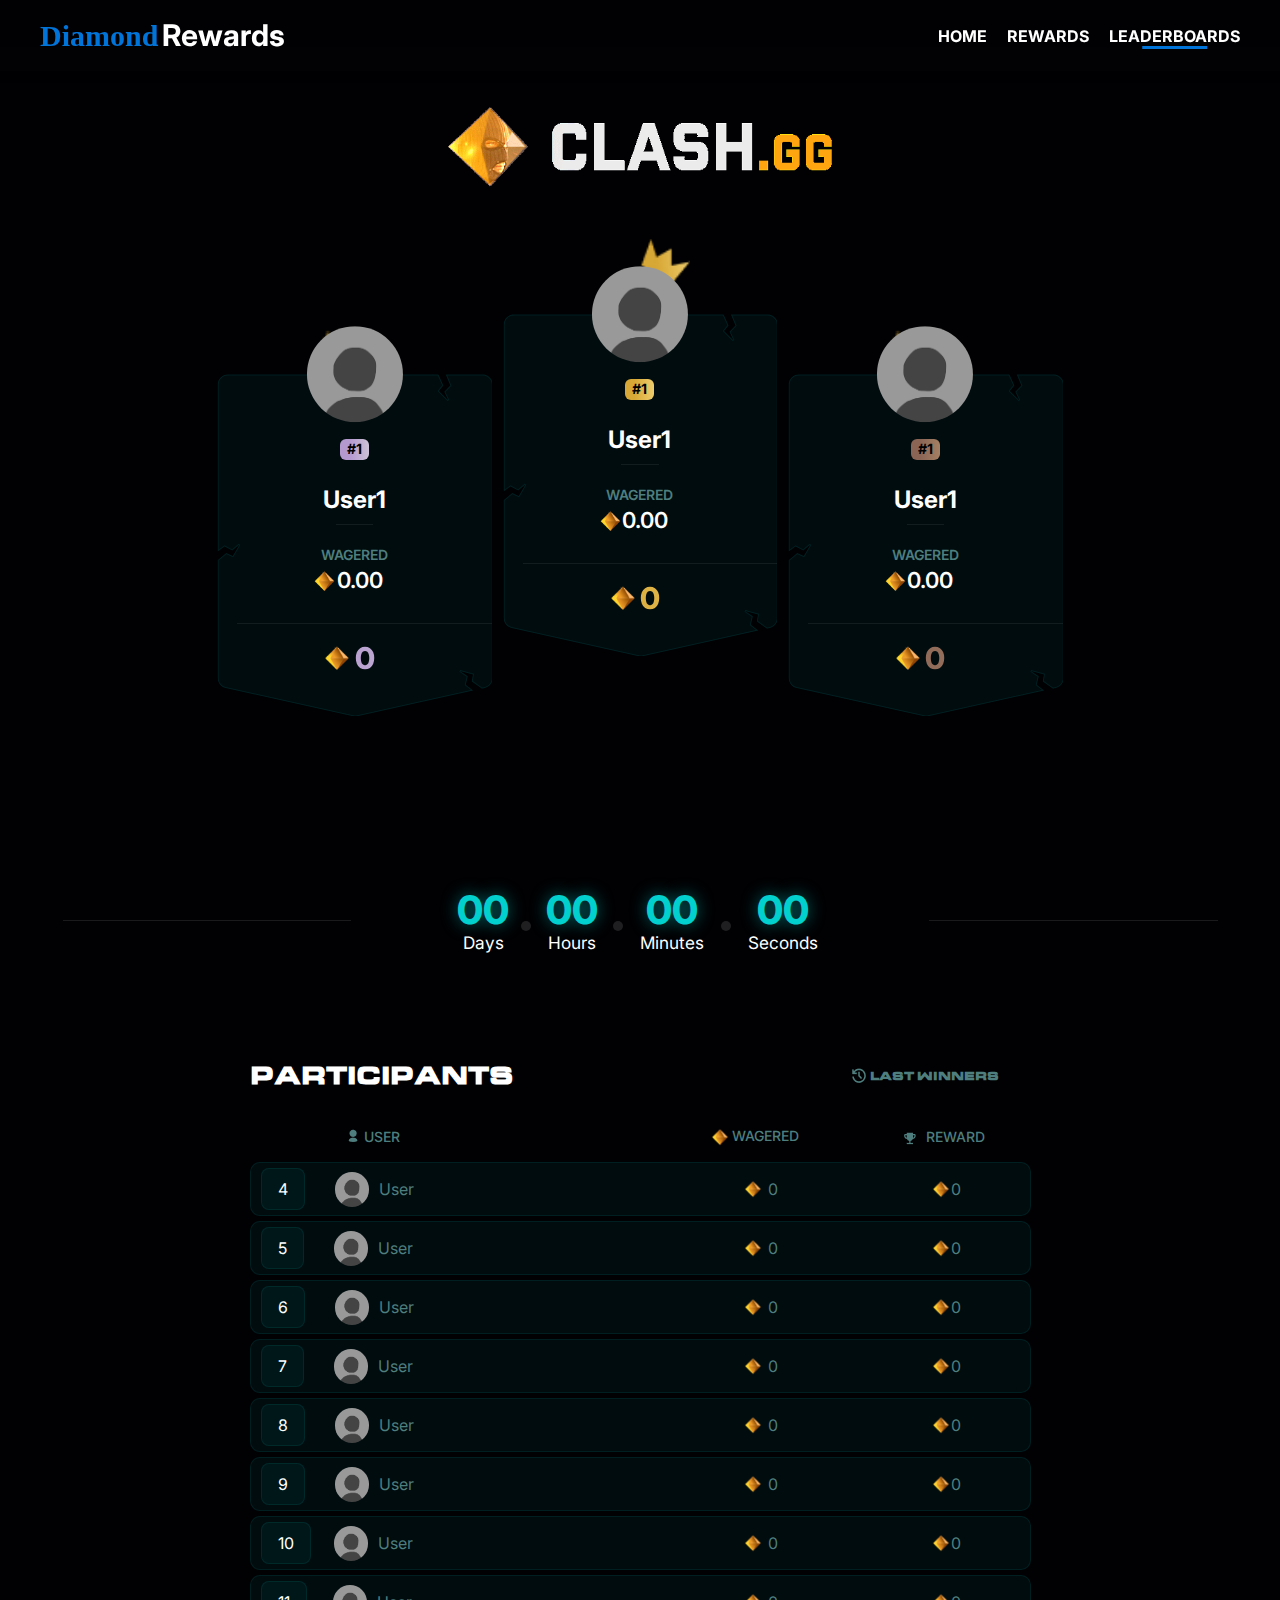
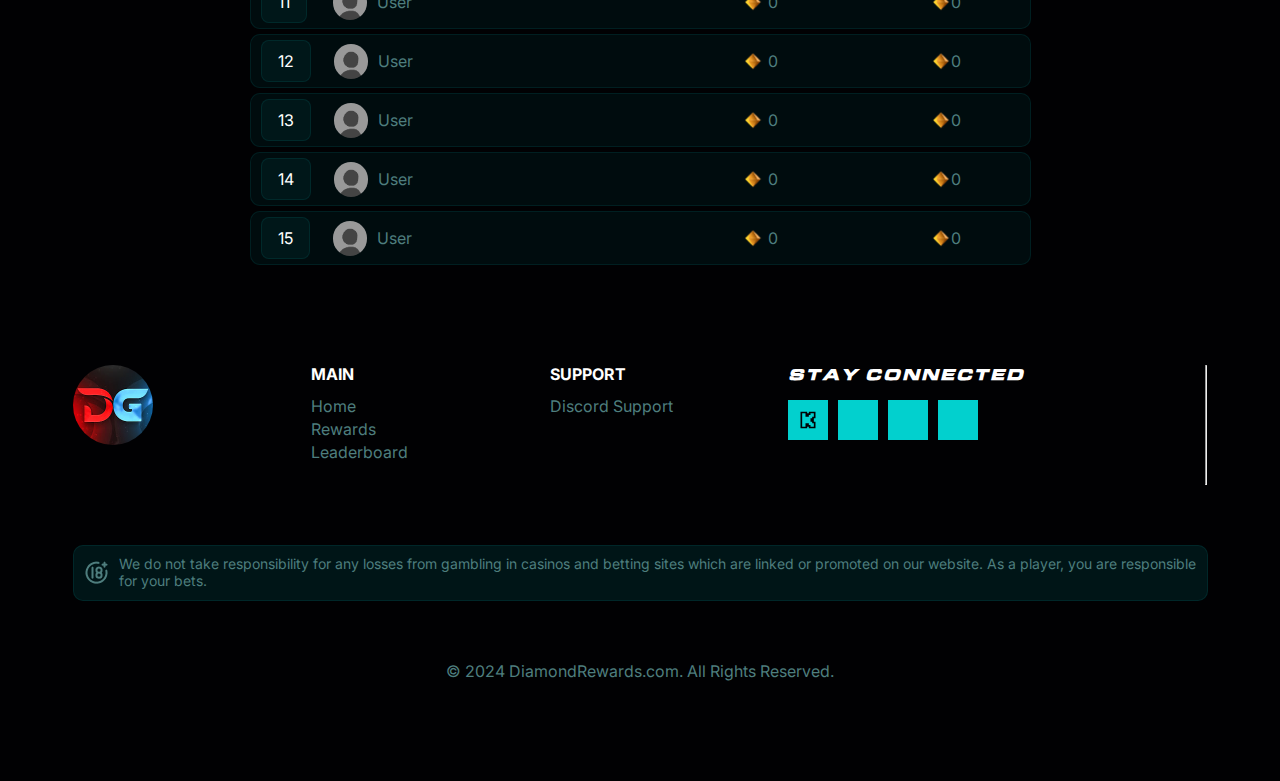
==== leaderboard.html @ 7827f42b "Add files via upload" ====
<!DOCTYPE html>
<html lang="en">

<head>
    <meta charset="UTF-8">
    <meta name="viewport" content="width=device-width, initial-scale=1.0">
    <title>LEADERBOARD - Diamond Rewards</title>
    <!-- link for css -->
    <link rel="stylesheet" href="styles2.css">

    <!-- link for font awosemo -->
    <link rel="stylesheet" href="https://cdnjs.cloudflare.com/ajax/libs/font-awesome/6.6.0/css/all.min.css"
        integrity="sha512-Kc323vGBEqzTmouAECnVceyQqyqdsSiqLQISBL29aUW4U/M7pSPA/gEUZQqv1cwx4OnYxTxve5UMg5GT6L4JJg=="
        crossorigin="anonymous" referrerpolicy="no-referrer" />

    <!-- link for swiper -->
    <link rel="shortcut icon" href="/assets/images/logo.svg" type="image/x-icon">
</head>

<body class="leadership-page">
    <!-- Code for heaedr -->
   

 <nav>
        <div class="logo">
            <a href="index.html"><span class="logo-text"><span class="diamond">Diamond</span> <span class="rewards">Rewards</span></span></a>
        </div>
        <div class="nav-links">
            <a href="/" class="nav-link">HOME</a>
            <a href="index.html#rewards" class="nav-link">REWARDS</a>
            <a href="leaderboard.html" class="nav-link active">LEADERBOARDS</a>
        </div>
    </nav>

    
       <div class="h1-title"><img src="assets/images/clash-logo.gif" alt=""></div> 
       
         
       
      

        <section class="timer-package">
            <div class="container">
                <div class="row d-flex">
                    <div class="col-1 center">
                        <div class="img-apackage">
                            <img src="assets/images/gold-crown.png" alt="" class="img-fluid crown-image">
                            <img src="assets/images/avatar.png" style="border-radius: 50px;" class="img-fluid">
                        </div>
                        <p class="rank">#1</p>
                        <h1>User1</h1>
                        <div class="underline"></div>
                        <div class="dollar-wagered">
                            <p>WAGERED <br>
                                <span style="margin-left: 10px;">
                                    <img src="assets/clash-icon.png" alt="dollar sign" class="dollar-img">
                                    0.00
                                </span>
                            </p>
                        </div>
                        <h2 style="margin-left: 20px;"> <img src="assets/clash-icon.png" class="dollar-img" alt="">0</h2>
                    </div>
                <div class="col-1 center">
                    <div class="img-apackage">
                        <img src="assets/images/gold-crown.png" alt="" class="img-fluid crown-image">
                        <img src="assets/images/avatar.png" style="border-radius: 50px;" class="img-fluid">
                    </div>
                    <p class="rank">#1</p>
                    <h1>User1</h1>
                    <div class="underline"></div>
                    <div class="dollar-wagered">
                        <p>WAGERED <br>
                            <span style="margin-left: 10px;">
                                <img src="assets/clash-icon.png" alt="dollar sign" class="dollar-img">
                                0.00
                            </span>
                        </p>
                    </div>
                    <h2 style="margin-left: 20px;"> <img src="assets/clash-icon.png" class="dollar-img" alt="">0</h2>
                </div>
                
                <div class="col-1 center">
                    <div class="img-apackage">
                        <img src="assets/images/gold-crown.png" alt="" class="img-fluid crown-image">
                        <img src="assets/images/avatar.png" style="border-radius: 50px;" class="img-fluid">
                    </div>
                    <p class="rank">#1</p>
                    <h1>User1</h1>
                    <div class="underline"></div>
                    <div class="dollar-wagered">
                        <p>WAGERED <br>
                            <span style="margin-left: 10px;">
                                <img src="./assets/clash-icon.png" alt="dollar sign" class="dollar-img">
                                0.00
                            </span>
                        </p>
                    </div>
                    <h2 style="margin-left: 20px;"> <img src="assets/clash-icon.png" class="dollar-img" alt="">0</h2>
                </div>
        </section>

        <section class="count-down">
            <div class="container">
                <div class="row">
                    <div class="underline col-1"></div>
                    <div class="countdown col-2">
                        <div>
                            <span id="days">00</span>
                            <div class="label">Days</div>
                        </div>
                        <div>
                            <span id="hours">00</span>
                            <div class="label">Hours</div>
                        </div>
                        <div>
                            <span id="minutes">00</span>
                            <div class="label">Minutes</div>
                        </div>
                        <div>
                            <span id="seconds">00</span>
                            <div class="label">Seconds</div>
                        </div>
                    </div>
                    <div class="underline  col-1"></div>
                </div>
            </div>
        </section>





        <section class="participants">
            <div class="container">
                <div class="row d-flex align-center justify-between">
                    <h1>Participants</h1>
                    <p><img src="assets/images/watch-icon.png" alt="" class="img-fluid">Last Winners</p>
                </div>

                <div class="row-content">
                    <div class="col-without-bg d-flex align-center justify-between">
                        <div class="box-content">
                            <p><img src="assets/images/user-icon.png" alt="" class="img-fluid">USER</p>
                        </div>
                        <div class="box-content d-flex align-center">
                            <p style="margin-right: 57px;"><img src="assets/clash-icon.png" style="max-width: 20px; vertical-align: middle; margin-right: -2px;" alt="" class="img-fluid"> WAGERED</p>
                            <p><img src="assets/images/trophe-icon.png" style="vertical-align: middle;" alt="" class="img-fluid"> REWARD</p>
                        </div>
                    </div>
                    <div class="box d-flex justify-between">
                    <div class="sub-box d-flex align-center">
                        <p class="numer">4</p>
                        <p class="d-flex align-center">
                            <img src="assets/images/avatar.png" style="border-radius: 50px;"  class="img-fluid">
                            User
                        </p>
                    </div>
                    <div class="sub-box d-flex align-center">
                        <div class="pri-box d-flex align-center" style="gap: 0px;">
                            <img src="assets/clash-icon.png" style="max-width: 20px; margin-right: 5px;"> 
                            <p style="margin-right: 143px;">0</p>
                        </div>
                        <div class="pri-box d-flex align-center" style="gap: 0px;">
                            <img src="assets/clash-icon.png" alt="" class="img-fluid" style="max-width: 20px;">
                            <p style="margin-right: 59px;">0</p>
                        </div>
                    </div>
                </div><div class="box d-flex justify-between">
                    <div class="sub-box d-flex align-center">
                        <p class="numer">5</p>
                        <p class="d-flex align-center">
                            <img src="assets/images/avatar.png" style="border-radius: 50px;"  class="img-fluid">
                            User
                        </p>
                    </div>
                    <div class="sub-box d-flex align-center">
                        <div class="pri-box d-flex align-center" style="gap: 0px;">
                            <img src="assets/clash-icon.png" style="max-width: 20px; margin-right: 5px;"> 
                            <p style="margin-right: 143px;">0</p>
                        </div>
                        <div class="pri-box d-flex align-center" style="gap: 0px;">
                            <img src="assets/clash-icon.png" alt="" class="img-fluid" style="max-width: 20px;">
                            <p style="margin-right: 59px;">0</p>
                        </div>
                    </div>
                </div><div class="box d-flex justify-between">
                    <div class="sub-box d-flex align-center">
                        <p class="numer">6</p>
                        <p class="d-flex align-center">
                            <img src="assets/images/avatar.png" style="border-radius: 50px;"  class="img-fluid">
                            User
                        </p>
                    </div>
                    <div class="sub-box d-flex align-center">
                        <div class="pri-box d-flex align-center" style="gap: 0px;">
                            <img src="assets/clash-icon.png" style="max-width: 20px; margin-right: 5px;"> 
                            <p style="margin-right: 143px;">0</p>
                        </div>
                        <div class="pri-box d-flex align-center" style="gap: 0px;">
                            <img src="assets/clash-icon.png" alt="" class="img-fluid" style="max-width: 20px;">
                            <p style="margin-right: 59px;">0</p>
                        </div>
                    </div>
                </div><div class="box d-flex justify-between">
                    <div class="sub-box d-flex align-center">
                        <p class="numer">7</p>
                        <p class="d-flex align-center">
                            <img src="assets/images/avatar.png" style="border-radius: 50px;"  class="img-fluid">
                            User
                        </p>
                    </div>
                    <div class="sub-box d-flex align-center">
                        <div class="pri-box d-flex align-center" style="gap: 0px;">
                            <img src="assets/clash-icon.png" style="max-width: 20px; margin-right: 5px;"> 
                            <p style="margin-right: 143px;">0</p>
                        </div>
                        <div class="pri-box d-flex align-center" style="gap: 0px;">
                            <img src="assets/clash-icon.png" alt="" class="img-fluid" style="max-width: 20px;">
                            <p style="margin-right: 59px;">0</p>
                        </div>
                    </div>
                </div><div class="box d-flex justify-between">
                    <div class="sub-box d-flex align-center">
                        <p class="numer">8</p>
                        <p class="d-flex align-center">
                            <img src="assets/images/avatar.png" style="border-radius: 50px;"  class="img-fluid">
                            User
                        </p>
                    </div>
                    <div class="sub-box d-flex align-center">
                        <div class="pri-box d-flex align-center" style="gap: 0px;">
                            <img src="assets/clash-icon.png" style="max-width: 20px; margin-right: 5px;"> 
                            <p style="margin-right: 143px;">0</p>
                        </div>
                        <div class="pri-box d-flex align-center" style="gap: 0px;">
                            <img src="assets/clash-icon.png" alt="" class="img-fluid" style="max-width: 20px;">
                            <p style="margin-right: 59px;">0</p>
                        </div>
                    </div>
                </div><div class="box d-flex justify-between">
                    <div class="sub-box d-flex align-center">
                        <p class="numer">9</p>
                        <p class="d-flex align-center">
                            <img src="assets/images/avatar.png" style="border-radius: 50px;"  class="img-fluid">
                            User
                        </p>
                    </div>
                    <div class="sub-box d-flex align-center">
                        <div class="pri-box d-flex align-center" style="gap: 0px;">
                            <img src="assets/clash-icon.png" style="max-width: 20px; margin-right: 5px;"> 
                            <p style="margin-right: 143px;">0</p>
                        </div>
                        <div class="pri-box d-flex align-center" style="gap: 0px;">
                            <img src="./assets/clash-icon.png" alt="" class="img-fluid" style="max-width: 20px;">
                            <p style="margin-right: 59px;">0</p>
                        </div>
                    </div>
                </div><div class="box d-flex justify-between">
                    <div class="sub-box d-flex align-center">
                        <p class="numer">10</p>
                        <p class="d-flex align-center">
                            <img src="assets/images/avatar.png" style="border-radius: 50px; margin-left: -7px;"  class="img-fluid">
                            User
                        </p>
                    </div>
                    <div class="sub-box d-flex align-center">
                        <div class="pri-box d-flex align-center" style="gap: 0px;">
                            <img src="assets/clash-icon.png" style="max-width: 20px; margin-right: 5px;"> 
                            <p style="margin-right: 143px;">0</p>
                        </div>
                        <div class="pri-box d-flex align-center" style="gap: 0px;">
                            <img src="assets/clash-icon.png" alt="" class="img-fluid" style="max-width: 20px;">
                            <p style="margin-right: 59px;">0</p>
                        </div>
                    </div>
                </div><div class="box d-flex justify-between">
                    <div class="sub-box d-flex align-center">
                        <p class="numer">11</p>
                        <p class="d-flex align-center">
                            <img src="assets/images/avatar.png" style="border-radius: 50px; margin-left: -4px;"  class="img-fluid">
                            User
                        </p>
                    </div>
                    <div class="sub-box d-flex align-center">
                        <div class="pri-box d-flex align-center" style="gap: 0px;">
                            <img src="assets/clash-icon.png" style="max-width: 20px; margin-right: 5px;"> 
                            <p style="margin-right: 143px;">0</p>
                        </div>
                        <div class="pri-box d-flex align-center" style="gap: 0px;">
                            <img src="assets/clash-icon.png" alt="" class="img-fluid" style="max-width: 20px;">
                            <p style="margin-right: 59px;">0</p>
                        </div>
                    </div>
                </div><div class="box d-flex justify-between">
                    <div class="sub-box d-flex align-center">
                        <p class="numer">12</p>
                        <p class="d-flex align-center">
                            <img src="assets/images/avatar.png" style="border-radius: 50px; margin-left: -7px;"  class="img-fluid">
                            User
                        </p>
                    </div>
                    <div class="sub-box d-flex align-center">
                        <div class="pri-box d-flex align-center" style="gap: 0px;">
                            <img src="assets/clash-icon.png" style="max-width: 20px; margin-right: 5px;"> 
                            <p style="margin-right: 143px;">0</p>
                        </div>
                        <div class="pri-box d-flex align-center" style="gap: 0px;">
                            <img src="assets/clash-icon.png" alt="" class="img-fluid" style="max-width: 20px;">
                            <p style="margin-right: 59px;">0</p>
                        </div>
                    </div>
                </div><div class="box d-flex justify-between">
                    <div class="sub-box d-flex align-center">
                        <p class="numer">13</p>
                        <p class="d-flex align-center">
                            <img src="assets/images/avatar.png" style="border-radius: 50px; margin-left: -7px;"  class="img-fluid">
                            User
                        </p>
                    </div>
                    <div class="sub-box d-flex align-center">
                        <div class="pri-box d-flex align-center" style="gap: 0px;">
                            <img src="assets/clash-icon.png" style="max-width: 20px; margin-right: 5px;"> 
                            <p style="margin-right: 143px;">0</p>
                        </div>
                        <div class="pri-box d-flex align-center" style="gap: 0px;">
                            <img src="assets/clash-icon.png" alt="" class="img-fluid" style="max-width: 20px;">
                            <p style="margin-right: 59px;">0</p>
                        </div>
                    </div>
                </div><div class="box d-flex justify-between">
                    <div class="sub-box d-flex align-center">
                        <p class="numer">14</p>
                        <p class="d-flex align-center">
                            <img src="assets/images/avatar.png" style="border-radius: 50px; margin-left: -7px;"  class="img-fluid">
                            User
                        </p>
                    </div>
                    <div class="sub-box d-flex align-center">
                        <div class="pri-box d-flex align-center" style="gap: 0px;">
                            <img src="assets/clash-icon.png" style="max-width: 20px; margin-right: 5px;"> 
                            <p style="margin-right: 143px;">0</p>
                        </div>
                        <div class="pri-box d-flex align-center" style="gap: 0px;">
                            <img src="assets/clash-icon.png" alt="" class="img-fluid" style="max-width: 20px;">
                            <p style="margin-right: 59px;">0</p>
                        </div>
                    </div>
                </div><div class="box d-flex justify-between">
                    <div class="sub-box d-flex align-center">
                        <p class="numer">15</p>
                        <p class="d-flex align-center">
                            <img src="assets/images/avatar.png" style="border-radius: 50px; margin-left: -7px;"  class="img-fluid">
                            User
                        </p>
                    </div>
                    <div class="sub-box d-flex align-center">
                        <div class="pri-box d-flex align-center" style="gap: 0px;">
                            <img src="assets/clash-icon.png" style="max-width: 20px; margin-right: 5px;"> 
                            <p style="margin-right: 143px;">0</p>
                        </div>
                        <div class="pri-box d-flex align-center" style="gap: 0px;">
                            <img src="assets/clash-icon.png" alt="" class="img-fluid" style="max-width: 20px;">
                            <p style="margin-right: 59px;">0</p>
                        </div>
                </div>
                </div>
            </div>
        </section>





















































        <footer>
            <div class="container">
                <div class="row d-flex">
                    <div class="col-1">
                        <div class="logo">
                            <a href="/">
                                <img src="assets/images/logo.png" class="img-fluid-2" style="max-width: 50%; border-radius: 100px;">
                            </a>
                        </div>
                    </div>
                    <div class="col-1">
                        <h3>MAIN</h3>
                        <ul>
                            <li><a href="index.html">Home</a></li>
                            <li><a href="index.html#Rewards">Rewards</a></li>
                            <li><a href="leaderboard.html">Leaderboard</a></li>
                           
                        </ul>
                    </div>
                    
                    <div class="col-1">
                        <h3>SUPPORT</h3>
                        <ul>
                            
                            <li><a target="_blank" href="https://discord.gg/WtZ8V775">Discord Support</a></li>
                        </ul>
                    </div>
                    <div class="col-2">
                        <h4>STAY CONNECTED</h4>
                        <div class="icons d-flex align-center">
                            <a target="_blank" href="https://kick.com/decadecs">
                                <div class="icon-wrapper">
                                    <svg stroke="currentColor" fill="currentColor" stroke-width="0" viewBox="0 0 24 24" height="1em" width="1em" xmlns="http://www.w3.org/2000/svg"><path d="M3 2H11.0001V3.99998H13.0001V2H21V9.99994H19V13.9999H21V22H13.0001V20H11.0001V22H3V2ZM13.0001 18H15.0001V20H19V15.9999H17V13.9999H15V9.99992H17V7.99994H19V4H15.0001V5.99998H13.0001V7.99996H9.0001V4H5V20H9.0001V16H13.0001V18Z"></path></svg>
                                </div>
                            </a>
                            <a target="_blank" href="https://x.com/DecadeCSGambles"><i
                                    class="fa-brands fa-x-twitter"></i></a>
                            <a target="_blank" href="https://www.youtube.com/@DecadeCS"><i
                                    class="fa-brands fa-youtube"></i></a>
                            <a target="_blank" href="https://discord.gg/WtZ8V775"><i
                                    class="fa-brands fa-discord"></i></a>
                        </div>
                    </div>
                    
                    
                <hr>
                <div class="plus-18 d-flex align-center">
                    <img src="./assets/images/18-plus.png" alt="" class="img-fluid">
                    <p>We do not take responsibility for any losses from gambling in casinos and betting sites which are
                        linked or
                        promoted on our website. As a player, you are responsible for your bets.</p>
                </div>
                <p class="copy-right center">© 2024 <a href="/">DiamondRewards.com</a>. All Rights Reserved.</p>
            </div>
        </footer>



        <!-- <div class="btn">
        <a href="#"><img src="/assets/images/left-btn-img.png" alt="" class="img-fluid">Btn Soomro<img src="/assets/images/right-btn-img.png" alt="" class="img-fluid"></a>
    </div> -->

        <script data-cfasync="false" src="/cdn-cgi/scripts/5c5dd728/cloudflare-static/email-decode.min.js"></script><script src="/assets/js/script.js"></script>

        <script>
            async function fetchCountdownData() {
                try {
                    const response = await fetch('/api/countdown');
                    const data = await response.json();
                    const end = new Date(data.end).getTime();
        
                    function updateCountdown() {
                        const currentTime = Date.now(); // Use client's current time
                        const timeDifference = end - currentTime;
        
                        if (timeDifference <= 0) {
                            document.getElementById("days").innerText = "S";
                            document.getElementById("hours").innerText = "O";
                            document.getElementById("minutes").innerText = "O";
                            document.getElementById("seconds").innerText = "N";
                            return;
                        }
        
                        const days = Math.floor(timeDifference / (1000 * 60 * 60 * 24));
                        const hours = Math.floor((timeDifference % (1000 * 60 * 60 * 24)) / (1000 * 60 * 60));
                        const minutes = Math.floor((timeDifference % (1000 * 60 * 60)) / (1000 * 60));
                        const seconds = Math.floor((timeDifference % (1000 * 60)) / 1000);
        
                        document.getElementById("days").innerText = String(days).padStart(2, "0");
                        document.getElementById("hours").innerText = String(hours).padStart(2, "0");
                        document.getElementById("minutes").innerText = String(minutes).padStart(2, "0");
                        document.getElementById("seconds").innerText = String(seconds).padStart(2, "0");
                    }
        
                    // Initial call to set the countdown
                    updateCountdown();
                    // Set an interval to update the countdown every second
                    setInterval(updateCountdown, 1000);
                } catch (error) {
                    console.error("Error fetching countdown data:", error);
                }
            }
        
            fetchCountdownData();
        
            document.addEventListener('DOMContentLoaded', function () {
                const dropdown = document.querySelector('.rules-dropdown');
                const toggleBtn = dropdown.querySelector('.dropdown-toggle');
        
                toggleBtn.addEventListener('click', function () {
                    dropdown.classList.toggle('active');
                });
            });
        </script>


<script defer src="https://static.cloudflareinsights.com/beacon.min.js/vcd15cbe7772f49c399c6a5babf22c1241717689176015" integrity="sha512-ZpsOmlRQV6y907TI0dKBHq9Md29nnaEIPlkf84rnaERnq6zvWvPUqr2ft8M1aS28oN72PdrCzSjY4U6VaAw1EQ==" data-cf-beacon='{"rayId":"8b66586ced0cb333","version":"2024.8.0","r":1,"token":"3731f8c6a47f490e8259d0eace9d1e21","serverTiming":{"name":{"cfL4":true}}}' crossorigin="anonymous"></script>
</body>

</html>
---- styles2.css ----
@import url("https://fonts.googleapis.com/css2?family=Inter:wght@100..900&display=swap");
@import url("https://fonts.googleapis.com/css2?family=Arimo:ital,wght@0,400..700;1,400..700&display=swap");

* {
  padding: 0;
  box-sizing: border-box;
  margin: 0;
  list-style: none;
  text-decoration: none;
  font-family: "Inter", sans-serif;
  transition: 0.3s;
}

@font-face {
  font-family: myFirstFont;
  src: url(assets/font/ModernWarfare-8MM6z.ttf);
}

:root {
  --secondary-color: #02d0ce;
  --primary-color: #4e7e7e;
  --not-black: #010103;
  --black-color: black;
  --white-color: white;

  --primary-font: myFirstFont;
}

body {
  background-color: var(--not-black);
}

.container {
  max-width: 1155px;
  margin: auto;
  padding: 50px 10px;
}

.d-flex {
  display: flex;
  gap: 10px;
}

.align-center {
  align-items: center;
}

.justify-center {
  justify-content: center;
}

.justify-between {
  justify-content: space-between;
}

.col-1 {
  flex: 1;
  width: 100%;
}

.col-2 {
  flex: 2;
  width: 100%;
}

.col-3 {
  flex: 3;
  width: 100%;
}

.col-4 {
  flex: 4;
  width: 100%;
}

.col-5 {
  flex: 5;
  width: 100%;
}

.img-fluid {
  max-width: 100%;
  height: auto;
}

.center {
  text-align: center;
}

.btn a {
  /* background-color: var(--secondary-color); */
  color: var(--not-black);
  font-size: 13px;
  display: inline-block;
  padding: 10px 55px;
  font-weight: 800;
  position: relative;
  text-transform: uppercase;
  background: url(assets/images/color-btn-bg.png) no-repeat;
}

.btn a:hover {
  transform: scale(0.92);
}

.btn a img {
  position: absolute;
  height: 100%;
}

.btn a img:nth-child(1) {
  top: 0px;
  left: 0px;
  bottom: 0px;
}

.btn a img:nth-child(2) {
  top: 0px;
  right: 0px;
  bottom: 0px;
}

/* CODE STARTS HERE */
/* The Overlay (background) */
.overlay {
  /* Height & width depends on how you want to reveal the overlay (see JS below) */
  height: 100%;
  width: 0;
  position: fixed;
  /* Stay in place */
  z-index: 9999999 !important;
  /* Sit on top */
  left: 0;
  top: 0;
  background-color: rgb(2, 208, 206);
  /* Black fallback color */
  background-color: rgba(2, 208, 206, 0.9);
  /* Black w/opacity */
  overflow-x: hidden;
  /* Disable horizontal scroll */
  transition: 0.5s;
  /* 0.5 second transition effect to slide in or slide down the overlay (height or width, depending on reveal) */
}

.main-header-hero,
.container,
body,
html {
  position: static !important;
  z-index: auto !important;
  transform: none !important;
  opacity: 1 !important;
}

/* Position the content inside the overlay */
.overlay-content {
  position: relative;
  top: 25%;
  /* 25% from the top */
  width: 100%;
  /* 100% width */
  text-align: center;
  /* Centered text/links */
  margin-top: 30px;
  /* 30px top margin to avoid conflict with the close button on smaller screens */
}

/* The navigation links inside the overlay */
.overlay a {
  padding: 8px;
  text-decoration: none;
  font-size: 26px;
  color: var(--not-black);
  display: block;
  /* Display block instead of inline */
  transition: 0.3s;
  /* Transition effects on hover (color) */
  font-weight: 500;
}

/* When you mouse over the navigation links, change their color */
.overlay a:hover,
.overlay a:focus {
  color: var(--white-color);
}

/* Position the close button (top right corner) */
.overlay .closebtn {
  position: absolute;
  top: 20px;
  right: 45px;
  font-size: 60px;
}

/* When the height of the screen is less than 450 pixels, change the font-size of the links and position the close button again, so they don't overlap */
@media screen and (max-height: 450px) {
  .overlay a {
    font-size: 20px;
  }

  .overlay .closebtn {
    font-size: 40px;
    top: 15px;
    right: 35px;
  }
}

.main-header-hero {
  background: url(assets/images/hero-bg.png) no-repeat center center/cover;
  width: 100%;
  position: relative;
  z-index: 0;
}

.bounses-page .main-header-hero,
.clipping-page .main-header-hero,
.register-page .main-header-hero {
  background: none !important;
}

.main-header-hero .hero-bg-glow,
.main-header-hero .bottom-hero-image {
  position: absolute;
  bottom: 0px;
}

.main-header-hero .hero-bg-glow {
  z-index: -2;
  height: 250px;
  width: 100%;
}

.main-header-hero .bottom-hero-image {
  bottom: -20px;
  z-index: -1;
}

.main-header-hero header {
  background: #0101030f;
}

.main-header-hero header .container {
  padding: 10px;
}

.main-header-hero header span i {
  color: var(--secondary-color);
  font-size: 20px;
  padding: 8px 10px;
  border: 2px solid var(--secondary-color);
}

header ul {
  gap: 20px !important;
}

header li a {
  font-size: 16px;
  font-weight: 600;
  line-height: 22.36px;
  color: var(--primary-color);
}

header li a:hover,
header li a.active {
  color: var(--secondary-color);
}

.main-header-hero .hero-section p {
  color: var(--primary-color);
  font-size: 18px;
  font-weight: 400;
  line-height: 21.78px;
  max-width: 330px;
  margin: auto;
  margin-bottom: 20px;
}

.main-header-hero .hero-section .col-12 {
  text-align: center;
}

.main-header-hero .hero-section .col-12 .main-img-hero {
  max-width: 660px;
  margin-bottom: 50px;
  width: 100%;
}

.main-header-hero .hero-section .btn-flex {
  justify-content: center;
  margin-bottom: 30px;
  flex-wrap: wrap;
}

.main-header-hero .hero-section .btn-flex .btn {
  width: 170px;
}

.btn-without-color a {
  position: relative;
  display: flex;
  align-items: center;
  justify-content: center;
  color: var(--secondary-color);
  width: 170px;
  font-weight: 600;
  height: 36px;
}

.btn-without-color a:hover {
  transform: scale(0.93);
  color: var(--primary-color);
}

.btn-without-color img {
  position: absolute;
  top: 0px;
  left: 0px;
  bottom: 0px;
  right: 0px;
}

.main-header-hero .hero-section .col-12 .down-button img {
  width: 60px;
  margin-top: 20px;
  animation: top-down 1.7s infinite;
}

@keyframes top-down {
  0% {
    transform: translateY(0px);
  }

  50% {
    transform: translateY(10px);
  }

  100% {
    transform: translateY(0px);
  }
}

/* CODE FOR BOUNSES PAGE AND SECTION  */
.bounses {
  padding: 70px 0px 0px 0px;
}

.bounses .row {
  flex-wrap: wrap;
  position: relative;
}

.bounses .row .col-1 {
  flex-basis: 300px;
}

.bounses .row .col-3 {
  flex-basis: 350px;
}

.bounses .container h1 {
  position: relative;
  color: var(--secondary-color);
  font-family: var(--primary-font);
  text-transform: uppercase;
  letter-spacing: 1px;
  font-weight: 900;
  font-size: 40px;
  font-weight: 800;
  line-height: 46.02px;
  margin-bottom: 40px;
  z-index: -1;
}

.bounses-page .bounses .container h1::after {
  content: "";
  position: absolute;
  top: -200px;
  left: 0px;
  bottom: -200px;
  right: 0px;
  background: radial-gradient(
    50% 50% at 50% 50%,
    rgba(2, 208, 206, 0.2) 0%,
    rgba(0, 0, 0, 0) 100%
  );
  z-index: -1;
}

.bounses .container h1 span {
  color: var(--white-color);
  position: relative;
  z-index: -1;
}

.bounses .container .row:nth-child(2) {
  margin-bottom: 60px;
}

.bounses .container .row:nth-child(2) h3 {
  color: var(--white-color);
  font-family: var(--primary-font);
  text-transform: uppercase;
  /* font-style: italic; */
  letter-spacing: 1px;
  font-weight: 900;
  font-size: 25px;
}

.bounses .container .row:nth-child(3) {
  padding: 40px 30px;
  border: 1px solid var(--primary-color);
  border-radius: 10px;
  background-color: #02d0ce1a;
  z-index: -1;
}

.bounses .container .row:nth-child(3) .sub-row {
  flex-wrap: wrap;
}

.bounses .container .row .btn {
  display: flex;
  align-items: center;
  justify-content: center;
}

.bounses .container .row:nth-child(3) .btn a,
.bounses .container .row:nth-child(4) .btn a {
  width: 100%;
  text-align: center;
  padding: 14px 0px;
  max-width: 276px;
  width: 100%;
  margin-bottom: 10px;
  height: 50px;
  display: flex;
  align-items: center;
  justify-content: center;
  font-family: var(--primary-font);
  font-size: 14px;
  font-weight: 900;
  line-height: 16.11px;
  letter-spacing: 2px;
  word-spacing: 2px;
  font-style: italic;
}

.bounses .container .row:nth-child(3) .col-1 {
  text-align: center;
  flex-basis: 300px;
}

.bounses .container .row .copy-link {
  padding: 5px 10px;

  background: rgba(2, 208, 206, 0.06);
  border-radius: 6px;
  border: 1px solid rgba(2, 208, 206, 0.1);
  color: var(--primary-color);
  max-width: 240px;
  margin: auto;
  margin-bottom: 20px;
}

.bounses .container .row btn a::after {
  content: "";
  position: absolute;
  top: 0;
  left: 0;
  right: 0;
  bottom: 0;
  background: url(assets/images/color-btn-bg.png) no-repeat;
  z-index: 0;
}

.bounses .container .row .dashed-bg.btn a {
  color: var(--white-color) !important;
}

.bounses .container .row .dashed-bg.btn a span {
  color: var(--secondary-color);
}

.bounses .container .row .dashed-bg.btn a {
  background: transparent;
  position: relative;
  z-index: 9;
}

.bounses .container .row .dashed-bg.btn a::after {
  content: "";
  position: absolute;
  top: 0;
  left: 0;
  right: 0;
  bottom: 0;
  background: url(assets/images/bg-dashed-btn-border.svg) no-repeat !important;
  z-index: -1;
  height: 100%;
}

.crown-text {
  position: absolute;
  top: -14px;
  left: 160px;
  padding: 5px 15px;
  border-radius: 6px;
  background-color: var(--secondary-color);
}

.crown-text p {
  font-size: 14px;
  font-weight: 600;
  line-height: 16.94px;
}

.two-in-one {
  /* background: url(../images/hero-bg-glow-2.png) ;
    width: 100%;
    height: 100%; */
  position: relative;
}

.two-in-one::after {
  content: "";
  position: absolute;
  top: 180px;
  left: 0px;
  bottom: 0px;
  right: 0px;
  background: radial-gradient(
    50% 50% at 50% 50%,
    rgba(2, 208, 206, 0.2) 0%,
    rgba(0, 0, 0, 0) 100%
  );
  z-index: -1;
}

.two-in-one .container:nth-child(1) h1 {
  position: relative;
  color: var(--white-color);
  font-family: var(--primary-font);
  font-size: 40px;
  margin-bottom: 10px;
}

.two-in-one .container:nth-child(1) h1 img {
  position: absolute;
  top: -19px;
  right: 70px;
}

.two-in-one .container:nth-child(1) p {
  font-family: Inter;
  font-size: 16px;
  font-weight: 400;
  line-height: 19.36px;
  max-width: 330.75px;
  color: var(--primary-color);
}

.swiper-section .swiper {
  width: 91%;
  height: 100%;
}

.swiper-section .swiper-slide {
  text-align: center;
  font-size: 18px;
  display: flex;
  justify-content: center;
  align-items: center;
}

.swiper-section .swiper-slide img {
  display: block;
  width: 100%;
  height: 100%;
  object-fit: cover;
}

.swiper-section .swiper-slide img:hover {
  transform: scale(0.92);
}

.swiper-section {
  border-width: 1px, 0px, 1px, 0px;

  border-style: solid;

  border-color: rgba(2, 208, 206, 0.1);

  background: rgba(2, 208, 206, 0.06);
}

.swiper-section .container .row {
  position: relative;
}

.swiper-section .container .row .swiper-button-prev,
.swiper-section .container .row .swiper-button-next {
  color: white;
  font-size: 20px !important;
  padding: 7px 20px;
  background: rgba(255, 255, 255, 0.07);
  border: 2px;
}

.swiper-button-next:after,
.swiper-button-prev:after {
  font-size: 20px !important;
}

.swiper-section .row .row {
  width: 91%;
  margin: auto;
  margin-bottom: 34px;
}

.swiper-section .row .row h3 {
  font-family: var(--primary-font);
  color: var(--white-color);
  font-size: 25px;
  font-weight: 800;
  line-height: 28.76px;
}

.bounses .container .row:nth-child(4) {
  margin-top: 50px;
  gap: 30px;
  flex-wrap: wrap;
  z-index: 1;
}

.bounses .container .row:nth-child(4) .col-1 {
  /* background-color: #02D0CE1A; */
  border-radius: 10px;
  position: relative;
  border: 1px solid rgba(2, 208, 206, 0.1);
  background: rgba(2, 208, 206, 0.06);
  flex-wrap: 300px;
}

.bounses .container .row:nth-child(4) .main-image {
  padding: 20px 20px 0px 20px;
}

.bounses .container .row:nth-child(4) .crow-para {
  background-color: var(--secondary-color);
  max-width: 150px;
  text-align: center;
  padding: 5px 10px;
  border-radius: 6px;
  display: flex;
  align-items: center;
  justify-content: center;
  position: absolute;
  top: 0px;
  left: 50%;
  transform: translate(-50%, -50%);
}

.bounses .container .row:nth-child(4) .crow-para p {
  font-size: 14px;
  font-weight: 600;
  line-height: 16.94px;
  text-align: left;
}

.bounses .container .row:nth-child(4) .btn-margin {
  padding: 15px 0px 30px 0px;
}

.bounses .container .row:nth-child(4) .underlin-copy a {
  padding: 5px 10px;
  background-color: #01191a;
  border-radius: 6px;
  border: 1px solid rgba(2, 208, 206, 0.1);
  color: var(--primary-color);
  max-width: 220px;
  margin: auto;
  margin-bottom: 20px;
}

/* CODE FOR socialMediaLinks Section */
.socialMediaLinks .row {
  flex-wrap: wrap;
  justify-content: center;
}

.socialMediaLinks .main-heading {
  font-family: var(--primary-font);
  color: var(--white-color);
  font-size: 35px;
  font-weight: 800;
  line-height: 40.26px;
  margin-bottom: 100px;
}

.socialMediaLinks .col-1 {
  text-align: center;
  border: 1px solid rgba(2, 208, 206, 0.1);
  background: rgba(2, 208, 206, 0.06);
  border-radius: 6px;
  position: relative;
  padding: 35px 0px 0px 0px;
  flex-basis: 150px;
  margin-bottom: 50px;
  max-width: 173px;
}

.socialMediaLinks .col-1 img {
  margin-bottom: 20px;
}

.socialMediaLinks img.main-image {
  width: 60px;
  height: 60px;
  line-height: 60px;
  border-radius: 50%;
  border: 1px solid var(--secondary-color);
  margin-bottom: 0px;
  position: absolute;
  top: 0px;
  left: 50%;
  transform: translate(-50%, -50%);
}

.socialMediaLinks h2 {
  font-size: 16px;
  font-weight: 700;
  line-height: 19.36px;
  text-align: center;
  color: var(--white-color);
  margin-bottom: 10px;
}

.socialMediaLinks .col-1 .social-media-icons {
  justify-content: center;
  margin-bottom: 15px;
  margin-top: 6px;
}

.socialMediaLinks .col-1:nth-child(1) .social-media-icons i,
.socialMediaLinks .col-1:nth-child(1) .social-media-icons p {
  font-size: 13px;
  font-weight: 400;
  line-height: 15.73px;
  color: rgba(169, 112, 255, 1);
}

.socialMediaLinks .col-1:nth-child(2) .social-media-icons i,
.socialMediaLinks .col-1:nth-child(2) .social-media-icons p {
  font-size: 13px;
  font-weight: 400;
  line-height: 15.73px;
  color: rgba(241, 241, 241, 1);
}

.socialMediaLinks .col-1:nth-child(3) .social-media-icons i,
.socialMediaLinks .col-1:nth-child(3) .social-media-icons p {
  font-size: 13px;
  font-weight: 400;
  line-height: 15.73px;
  background: radial-gradient(
    92.18% 99.11% at 26.56% 107.7%,
    #ffdd55 0%,
    #ffdd55 10%,
    #ff543e 50%,
    #c837ab 100%
  );
  -webkit-background-clip: text;
  -webkit-text-fill-color: transparent;
  background-clip: text;
  color: transparent;
}

.socialMediaLinks .col-1:nth-child(4) .social-media-icons i,
.socialMediaLinks .col-1:nth-child(4) .social-media-icons p {
  font-size: 13px;
  font-weight: 400;
  line-height: 15.73px;
  color: rgba(255, 0, 0, 1);
}

.socialMediaLinks .col-1:nth-child(5) .social-media-icons i,
.socialMediaLinks .col-1:nth-child(5) .social-media-icons p {
  font-size: 13px;
  font-weight: 400;
  line-height: 15.73px;
  color: rgba(2, 208, 206, 1);
}

.socialMediaLinks .col-1:nth-child(6) .social-media-icons i,
.socialMediaLinks .col-1:nth-child(6) .social-media-icons p {
  font-size: 13px;
  font-weight: 400;
  line-height: 15.73px;
  color: rgba(88, 101, 242, 1);
}

.socialMediaLinks .col-1 a img:hover {
  transform: scale(0.92);
}

/* CODE FOR CLIPPING PAGE */
.clipping-page form .container-fluid {
  max-width: 660px;
  margin: auto;
  background: rgba(2, 208, 206, 0.06);
  border: 1px solid rgba(2, 208, 206, 0.1);
  border-radius: 10px;
  padding: 15px;
}

.clipping-page form input {
  width: 100%;
  border: none;
  background-color: transparent;
  padding: 4px 10px;
  color: var(--primary-color);
  outline: none;
}

.clipping-page form .box .sub-box {
  flex: 1;
  margin-bottom: 5px;
}

.clipping-page form .box .sub-box .pri-box {
  background: rgba(2, 208, 206, 0.06);
  padding: 10px;
  width: 100%;
  gap: 0px;
}

.clipping-page form .box:nth-child(2) .pri-box {
  background: rgba(2, 208, 206, 0.06);
  padding: 10px;
}

.clipping-page form .box {
  margin-bottom: 14px;
}

.clipping-page form .box:nth-child(3) {
  margin-bottom: 0px;
}

.clipping-page form .box label {
  color: var(--white-color);
  font-size: 14px;
  font-weight: 400;
  line-height: 16.94px;
  display: inline-block;
  margin-bottom: 6px;
}

.clipping-page form .btn {
  margin-top: 30px;
  margin-bottom: 150px;
}

.form-content {
  margin-bottom: 80px;
  position: relative;
  z-index: -1;
}

.form-content h1.heading {
  font-family: var(--primary-font);
  color: var(--white-color);
  font-size: 40px;
  font-weight: 800;
  line-height: 46.02px;
  text-align: center;
  margin-bottom: 20px;
}

.form-content p {
  color: var(--primary-color);
  font-size: 16px;
  font-weight: 400;
  line-height: 19.36px;
  gap: 10px;
}

.form-content .para-content {
  position: relative;
  max-width: 808px;
  margin: auto;
}

.form-content .container {
  position: relative;
}

.form-content .para-content::after {
  content: "";
  position: absolute;
  width: 100%;
  top: -100px;
  left: 0px;
  right: 0px;
  bottom: -100px;
  background: radial-gradient(
    50% 50% at 50% 50%,
    rgba(2, 208, 206, 0.2) 0%,
    rgba(0, 0, 0, 0) 100%
  );
  z-index: -1;
}

.form-content .container i {
  color: var(--secondary-color);
  font-size: 75px;
  position: absolute;
  top: 0;
  text-shadow: 0px 0px 16px rgba(2, 208, 206, 0.53);
}

.form-content .container i:nth-child(1) {
  transform: rotate(13.4deg);
  left: 50px;
  top: 20px;
  font-size: 60px;
}

.form-content .container i:nth-child(2) {
  right: 50px;
  transform: rotate(-13deg);
  top: 20px;
}
form .btn a {
  z-index: 0;
}

/* CODE FOR REGISTER PAGE  */
.register-content .container {
  max-width: 782.19px;
  margin: auto;
}

.register-content .container .row {
  margin-bottom: 30px;
  gap: 30px;
}

.register-content .container .col-1:nth-child(1) img {
  border: 1px solid rgba(2, 208, 206, 0.1);
  border-radius: 10px;
}

.register-content .container h2 {
  font-size: 28px;
  font-weight: 900;
  line-height: 32.21px;
  color: var(--secondary-color);
  margin-bottom: 4px;
  text-shadow: var(--secondary-color) 0px 0px 12px;
}

.register-content .container h1 {
  font-family: var(--primary-font);
  color: var(--white-color);
  font-size: 28px;
  font-weight: 900;
  line-height: 32.21px;
  letter-spacing: 2px;
  margin-bottom: 10px;
}
.register-content .container h1 span {
  color: var(--white-color);
}
.register-content .container p {
  font-size: 16px;
  font-weight: 400;
  line-height: 22.92px;
  color: var(--primary-color);
  margin-bottom: 10px;
}

.lower-text .col-12 h1 {
  font-family: var(--primary-font) !important;
  font-family: Akira Expanded;
  font-size: 28px;
  font-weight: 800;
  line-height: 32.21px;
  color: var(--white-color);
  text-align: center;
}

.lower-text .col-12 h1 span {
  font-family: var(--primary-font) !important;
  color: var(--secondary-color);
}

.lower-text .col-12 p {
  font-size: 16px;
  font-weight: 400;
  line-height: 19.36px;
  color: var(--primary-color);
  text-align: center;
  margin-top: 14px;
}

/* CODE FOR participants PAGE  */
.participants .container {
  max-width: 801px;
  margin: auto;
}

.participants .row {
  margin-bottom: 30px;
}

.participants .row h1 {
  font-family: var(--primary-font);
  color: var(--white-color);
  font-size: 25px;
  font-weight: 800;
  line-height: 28.76px;
}

.participants .row p {
  position: relative;
  padding: 14px 32px;
  color: var(--primary-color);
  font-family: var(--primary-font);
  font-size: 12.21px;
  font-weight: 800;
  line-height: 14.05px;
  display: flex;
  align-items: center;
  gap: 4px;
}

.participants .row p:hover {
  cursor: pointer;
  transform: scale(0.93);
}

.participants .row p:after {
  content: "";
  position: absolute;
  top: 0;
  left: 0;
  right: 0;
  bottom: 0;
  padding: 8px 30px;
  background: url(../images/participate-bg.svg) no-repeat;
}

.participants .row-content p {
  color: var(--primary-color);
}

.participants .row-content .numer {
  padding: 10px 16px;
  background: rgba(2, 208, 206, 0.06);
  border: 1px solid rgba(2, 208, 206, 0.1);
  border-radius: 8px;
  color: var(--white-color);
}

.participants .row-content .box {
  padding: 5px 10px;
  border-radius: 10px;
  background: rgba(2, 208, 206, 0.06);
  border: 1px solid rgba(2, 208, 206, 0.1);
  margin-top: 5px;
}

.participants .row-content .box .sub-box:nth-child(1) {
  gap: 30px;
}

.participants .row-content .box .sub-box:nth-child(1) img {
  width: 34.5px;
  max-width: 34.5px;
}

.participants .row-content .box-content:nth-child(1) p {
  width: 150px;
  text-align: end;
}

.participants .row-content .box-content:nth-child(2) p {
  width: 127px;
  /* text-align: end; */
}

.participants .row-content .col-without-bg img {
  margin-right: 6px;
}

.participants .row-content .col-without-bg {
  margin-bottom: 15px;
}

.participants .row-content .col-without-bg p {
  font-size: 14px;
  font-weight: 500;
  line-height: 16.94px;
}

.leadership-page .hero-section h1 {
  color: var(--secondary-color);
  font-weight: 900;
  text-shadow: 0px 0px 16px rgba(2, 208, 206, 0.53);
  font-size: 40px;
  margin-bottom: 10px;
}

.leadership-page .hero-section .col-12 h1 span {
  color: var(--white-color) !important;
  font-family: var(--primary-font);
  position: relative;
  z-index: 999;
}

.leadership-page .hero-section .col-12 p {
  font-size: 16px;
  font-weight: 400;
  line-height: 19.36px;
  max-width: 483px;
}

.leadership-page .hero-section .col-12 p span {
  color: var(--secondary-color) !important;
}

.leadership-page .hero-section .col-12 .btn-button a {
  background: none;
  font-size: 14px;
  font-weight: 800;
  line-height: 16.11px;
  text-align: center;
  color: var(--white-color);
  position: relative;
  padding: 16px 90px;
  display: inline-block;
  margin-bottom: 20px;
}

.leadership-page .hero-section .col-12 .btn-button a::after {
  content: "";
  position: absolute;
  top: 0px;
  left: 0px;
  right: 0px;
  bottom: 0px;
  background: url(assets/images/bg-dashed-btn-border.svg) no-repeat;
  z-index: -1;
}

.btn-button:hover {
  transform: scale(0.93);
  cursor: pointer;
}

.leadership-page .hero-section .col-12 img.logo {
  width: 211.72px;
}

.timer-package .container {
  max-width: 866px;
  padding-bottom: 0px;
}

.timer-package .row .col-1 {
  min-height: 342.4px;
  background: url(assets/images/package-bg.svg) no-repeat;
  position: relative;
  padding-top: 50px;
}

.timer-package .row .col-1:nth-child(2) {
  position: relative;
  top: -60px;
}

.timer-package .row .col-1 img {
  position: absolute;
  width: 96.08px;
  top: 0px;
  left: 50%;
  transform: translate(-50%, -50%);
}

.timer-package .row .col-1:nth-child(2) .img-apackage {
  position: relative;
  top: -50px;
}

.timer-package .row .col-1:nth-child(2) .crown-image {
  width: 50px;
  top: -75px;
  right: 100px;
  transform: translate(0%, 0%);
  position: absolute;
}





























.timer-package .row .col-1 h1 {
  font-size: 24px;
  font-weight: 700;
  line-height: 29.05px;
  color: var(--white-color);
  margin-bottom: 10px;
}

.timer-package .row .col-1 .underline {
  width: 37.5px;
  height: 1px;
  background-color: rgba(255, 255, 255, 0.07);
  margin: auto;
}

.timer-package .row .col-1 p {
  margin-top: 15px;
  padding: 2px 7px;
  background: linear-gradient(90deg, #b499cf 32.14%, #d3cdd8 117.86%);
  font-size: 14px;
  line-height: 16.94px;
  display: inline-block;
  border-radius: 6px;
  font-weight: 700;
  margin-bottom: 25px;
}

.timer-package .row .col-1:nth-child(2) p {
  background: linear-gradient(90deg, #d8a836 32.14%, #f4d67a 117.86%);
}

.timer-package .row .col-1:nth-child(3) p {
  background: linear-gradient(90deg, #8a6556 32.14%, #ac8766 117.86%);
}

.timer-package .row .col-1 .dollar-wagered p {
  background: none;
  color: var(--primary-color);
  font-size: 14px;
  font-weight: 600;
  line-height: 26px;
  display: block;
}



.timer-package .row .col-1 .dollar-wagered p {
  position: relative; /* Set the parent element as relative to position the child absolutely */
}

.timer-package .row .col-1 .dollar-wagered p span {
  color: var(--white-color);
  font-size: 22px;
  font-weight: 600;
  line-height: 24px;
  text-align: center;
  display: inline-block; /* Ensure the text is properly inline with the image */
}

.timer-package .row .col-1 .dollar-wagered p span img.dollar-img {
  position: absolute;
  max-width: 25px;
  height: auto;
  left: 95px; /* Align to the left of the span */
  top: 70%;
  transform: translateY(-50%);
  margin-left: 0px; /* Adjust this value to position correctly relative to the text */
}

.timer-package .row .col-1 h2 img.dollar-img {
  
    position: absolute;
    max-width: 30px;
    height: auto;
    left: 105px; /* Align to the left of the span */
    top: 83%;
    transform: translateY(-50%);
    margin-left: 0px; /* Adjust this value to position correctly relative to the text */
  
}

.h1-title {
  display: flex;
  justify-content: center;
  align-items: center;
  margin-bottom: 250px;
  margin-top: 100px;

}

.h1-title img {
  max-width: 400px;
}

.timer-package .row .col-1 .dollar-wagered p span span {
  margin-left: 25px; /* Add space for the image width and some padding */
}


.timer-package .row .col-1 .dollar-wagered p span span {
  background: linear-gradient(90deg, #b499cf 32.14%, #d3cdd8 117.86%);
  -webkit-background-clip: text;
  -webkit-text-fill-color: transparent;
  background-clip: text;
  color: transparent;
}

.timer-package .row .col-1:nth-child(2) .dollar-wagered p span span {
  background: linear-gradient(90deg, #d8a836 32.14%, #f4d67a 117.86%);
  -webkit-background-clip: text;
  -webkit-text-fill-color: transparent;
  background-clip: text;
  color: transparent;
}

.timer-package .row .col-1:nth-child(3) .dollar-wagered p span span {
  background: linear-gradient(90deg, #8a6556 32.14%, #ac8766 117.86%);
  -webkit-background-clip: text;
  -webkit-text-fill-color: transparent;
  background-clip: text;
  color: transparent;
}

.timer-package .row .col-1 h2 {
  padding: 5px 0px;
  font-size: 30px;
  font-weight: 800;
  line-height: 59px;
  background: linear-gradient(90deg, #b499cf 32.14%, #d3cdd8 117.86%);
  -webkit-background-clip: text;
  -webkit-text-fill-color: transparent;
  background-clip: text;
  color: transparent;
  border-top: 1px solid rgba(255, 255, 255, 0.07);
}

.timer-package .row .col-1:nth-child(2) h2 {
  background: linear-gradient(90deg, #d8a836 32.14%, #f4d67a 117.86%);
  -webkit-background-clip: text;
  -webkit-text-fill-color: transparent;
  background-clip: text;
  color: transparent;
}

.timer-package .row .col-1:nth-child(3) h2 {
  background: linear-gradient(90deg, #8a6556 32.14%, #ac8766 117.86%);
  -webkit-background-clip: text;
  -webkit-text-fill-color: transparent;
  background-clip: text;
  color: transparent;
}






.leadership-page .hero-section {
  padding-bottom: 200px;
}

.leadership-page .timer-package {
  position: relative;
  top: -120px;
}

.leadership-page .timer-package .container:nth-child(1) .row {
  flex-wrap: wrap;
}

.leadership-page .timer-package .container:nth-child(1) .row .col-1 {
  flex-basis: 230px;
  max-width: 274.51px;
  margin: auto;
  margin-bottom: 50px;
  z-index: 0;
}

.leadership-page .timer-package .container:nth-child(1) .row .col-1:hover {
  transform: scale(0.95);
}

/* count down section  */

.countdown {
  text-align: center;
}

.countdown div {
  display: inline-block;
  margin: 0 10px;
}

.countdown div span {
  display: block;
  font-size: 39.15px;
  color: var(--secondary-color);
  font-weight: 800;
  text-shadow: 0px 0px 16px rgba(2, 208, 206, 0.53);
  position: relative;
}

.countdown div span::after {
  content: "";
  position: absolute;
  right: -17px;
  top: 35px;
  width: 10px;
  height: 10px;
  line-height: 10px;
  border-radius: 50%;
  background-color: rgba(255, 255, 255, 0.12);
}

.countdown div:nth-child(4) span::after {
  background-color: transparent;
}

.label {
  font-size: 1rem;
  color: rgba(255, 255, 255, 1);
  font-size: 17.27px;
  font-weight: 400;
  line-height: 20.9px;
}

@media (max-width: 48rem) {
  .countdown div span {
    font-size: 1.5rem;
  }

  .label {
    font-size: 0.875rem;
  }
}

@media (max-width: 30rem) {
  .countdown div {
    margin: 0 0.25rem;
  }

  .countdown div span {
    font-size: 1.25rem;
  }

  .label {
    font-size: 0.75rem;
  }
}

.count-down .row {
  display: flex;
  align-items: center;
}
.count-down .container {
  padding: 0px 0px 50px 0px;
}
.count-down .row .underline {
  height: 1px;
  background-color: rgba(255, 255, 255, 1);
  width: 30%;
  opacity: 0.1;
}

.register-page .form-content h1 {
  font-size: 40px;
  font-weight: 800;
}

.register-page .form-content p {
  max-width: 425.5px;
  margin: auto;
  text-align: center;
  line-height: 1.5;
}

.register-page .form-content img.img-size {
  width: 211px;
  margin: auto;
  margin-top: 20px;
  margin-bottom: 20px;
}

.register-page .form-content .arrow-down img {
  animation: arrow-up-down 2s infinite;
}

@keyframes arrow-up-down {
  0% {
    transform: translateY(0px);
  }

  50% {
    transform: translateY(50px);
  }

  100% {
    transform: translateY(0px);
  }
}




/* CODE FOR FOOTER  */
footer {
  background-color: var(--not-black);
}

footer h3 {
  font-size: 16px;
  font-weight: 700;
  line-height: 19.36px;
  color: var(--white-color);
  margin-bottom: 10px;
}

footer h4 {
  font-family: var(--primary-font);
  font-size: 16px;
  font-weight: 800;
  line-height: 18.41px;
  color: var(--white-color);
  letter-spacing: 2px;
  font-style: italic;
  margin-bottom: 16px;
}

footer .plus-18 {
  margin-top: 50px;
  margin-bottom: 50px;
  border: 1px solid #02d0ce1a;
  background-color: #02d0ce1a;
  padding: 10px;
  border-radius: 10px;
}

footer .row {
  margin-bottom: 50px;
  flex-wrap: wrap;
}

footer .row .col-1 {
  flex-basis: 170px;
  margin-bottom: 20px;
}

footer .row .col-2 {
  flex-basis: 290px;
}

footer .plus-18 p {
  font-size: 14px;
  font-weight: 400;
  line-height: 16.94px;
  color: var(--primary-color);
}

footer .copy-right,
footer .copy-right a {
  color: var(--primary-color);
}

footer .copy-right {
  text-align: center; /* Center-aligns the copyright text */
  color: var(--primary-color);
  width: 100%; /* Ensures it takes the full width of the parent */
  display: block;
  margin: auto;
}

footer li a {
  color: var(--primary-color);
  font-size: 16px;
  font-weight: 400;
  line-height: 23.36px;
}

footer li a:hover {
  color: var(--secondary-color);
}

footer .icons {
  flex-wrap: wrap;
}

footer .icons i,
footer .icons .icon-wrapper {
  width: 40px;
  height: 40px;
  line-height: 40px;
  background-color: var(--secondary-color);
  font-size: 20px;
  color: var(--not-black);
  display: flex;
  align-items: center;
  justify-content: center;
}

footer .icons i:hover,
footer .icons .icon-wrapper:hover {
  background-color: var(--primary-color);
  color: var(--white-color);
}

footer .icons .icon-wrapper:hover svg path {
  fill: var(--white-color); /* Change the SVG path fill color on hover */
}

footer .logo img {
  width: 90%;
}







/* for laptop and desktop  */
@media only screen and (min-width: 991.99px) {
  .pc {
    display: none !important;
  }
}

/* for tablet and small laptop */
/* 1139 */
@media only screen and (max-width: 1139.98px) {
  .two-in-one .container:nth-child(1) h1 img {
    right: 9px;
  }
}

@media only screen and (max-width: 991.98px) {
  .mobile {
    display: none !important;
  }

  .two-in-one .row {
    flex-direction: column;
    align-items: start;
  }

  .two-in-one .row .col-1 {
    max-width: 355px;
  }
}

/* For mobile */
@media only screen and (max-width: 767.98px) {
  .crown-text {
    left: 50%;
    transform: translate(-50%, -50%);
    top: 0px;
  }

  .bounses .container .row:nth-child(3) .sub-row {
    flex-direction: column-reverse;
  }

  .bounses .row .col-3,
  .bounses .container .row:nth-child(3) .col-1 {
    flex-basis: 10px;
  }

  .bounses .container .row:nth-child(3) {
    padding: 30px 10px;
  }

  .swiper-section .row .row {
    flex-direction: column;
  }

  .socialMediaLinks .main-heading {
    font-size: 25px;
    margin-bottom: 50px;
  }

  .leadership-page .hero-section h1 {
    font-size: 25px;
  }

  .participants .row {
    flex-direction: column;
    align-items: start;
  }

  .participants .row-content .box .sub-box:nth-child(1) {
    gap: 10px;
  }

  .participants .row-content .box-content:nth-child(1) p {
    width: 100px;
  }

  .timer-package .row .col-1 {
    margin-bottom: 80px !important;
  }

  .timer-package .row .col-1:nth-child(2) {
    top: 0px;
  }
  .count-down .row .underline {
    display: none;
  }
  .countdown div span::after {
    right: -12px;
    top: 20px;
  }
  .participants .pri-box {
    gap: 0px;
  }
  .register-content .container .row {
    flex-direction: column;
  }
  .leadership-page .timer-package .container:nth-child(1) .row .col-1 {
    flex-basis: 230px;
    max-width: 274.51px;
    margin: auto;
    margin-bottom: 50px;
    z-index: 1;
  }
  .leadership-page .hero-section {
    padding-bottom: 0px;
  }
  .leadership-page .timer-package {
    top: 10px;
  }
}
@media screen and (max-width: 458.98px) {
  .participants .row-content .numer {
    padding: 5px 8px;
    font-size: 10px;
  }
  .participants .row-content .box .sub-box:nth-child(1) img {
    width: 24px;
  }
  .participants .row-content p {
    font-size: 12px;
  }
  .participants .pri-box img {
    width: 26px;
  }
  .participants .row-content .box-content:nth-child(1) p {
    font-size: 12px;
  }
  .participants .row-content .box-content:nth-child(1) p img {
    width: 8px;
  }
  .participants .row-content .box-content:nth-child(2) p {
    width: 84px;
    font-size: 12px;
  }
  .participants .row-content .box-content:nth-child(2) p img {
    width: 8px;
  }
  .participants .row-content .col-without-bg {
    margin-bottom: 5px;
  }
  .form-content .container i:nth-child(1) {
    left: 40px;
    top: 48px;
    font-size: 45px;
  }
  .form-content .container i:nth-child(2) {
    right: 40px;
    top: 48px;
    font-size: 45px;
  }
  .clipping-page form .box {
    flex-direction: column;
    width: 100%;
  }
  .clipping-page form .box .sub-box {
    width: 100%;
  }
  .lower-text .col-12 h1 {
    font-size: 22px;
  }
}
@media screen and (max-width: 344px) {
  .swiper-section .container .row .swiper-button-prev,
  .swiper-section .container .row .swiper-button-next {
    margin-top: 50px;
  }
}

html {
  scroll-behavior: smooth;
}

/* Ensure parent elements don't interfere */
.bounses .container .row:nth-child(3),
.bounses .container .row:nth-child(4) .col-1,
.bounses .btn,
.bounses .btn-margin {
  position: relative;
  z-index: 1;
}

/* Specific styles for buttons in the 4th row (CSGORoll, Hellcase, DMmarket) */
.bounses .container .row:nth-child(4) .btn-margin {
  position: relative;
  z-index: 2;
}

.bounses .container .row:nth-child(4) .btn-margin .btn {
  position: relative;
  z-index: 3;
}

.bounses .container .row:nth-child(4) .btn-margin .btn a {
  position: relative;
  z-index: 4;
}

/* Hover effect for all buttons */
.bounses .btn a:hover,
.bounses .btn-margin .btn a:hover {
  transform: scale(0.95);
}

.centered-blue {
  text-align: center;
  font-size: 18px;
  font-weight: 800;
  color: var(--secondary-color);
  text-transform: uppercase;
}

.register-highlight {
  animation: highlight 3s ease-in-out infinite,
    wiggle-burst 3s ease-in-out infinite;
  display: inline-block;
}

@keyframes highlight {
  0%,
  100% {
    color: var(--secondary-color);
  }
  50% {
    color: var(--primary-color);
  }
}

@keyframes wiggle-burst {
  0%,
  100% {
    transform: rotate(0deg);
  }
  10%,
  15% {
    transform: rotate(-5deg);
  }
  5%,
  20% {
    transform: rotate(5deg);
  }
  25%,
  100% {
    transform: rotate(0deg);
  }
}

.rules-dropdown {
  margin-top: 20px;
  width: 100%;
  max-width: 600px;
  margin-left: auto;
  margin-right: auto;
}

.dropdown-toggle {
  background-color: #ff4136;
  color: white;
  padding: 15px;
  font-size: 18px;
  font-weight: bold;
  border: none;
  cursor: pointer;
  width: 100%;
  text-align: left;
  border-radius: 5px;
  display: flex;
  justify-content: space-between;
  align-items: center;
  transition: background-color 0.3s ease;
}

.dropdown-toggle .fa-info-circle {
  margin-right: 10px;
  font-size: 24px;
}

.dropdown-toggle:hover {
  background-color: #e7261d;
}

.dropdown-toggle i {
  transition: transform 0.3s ease;
}

.dropdown-content {
  display: none;
  background-color: #fff0f0;
  border: 2px solid #ff4136;
  border-top: none;
  padding: 15px;
  border-bottom-left-radius: 5px;
  border-bottom-right-radius: 5px;
}

.dropdown-content p {
  color: #333 !important;
  font-size: 14px !important;
  line-height: 1.6 !important;
  margin: 0;
}

.rules-dropdown.active .dropdown-toggle {
  border-bottom-left-radius: 0;
  border-bottom-right-radius: 0;
}

.rules-dropdown.active .dropdown-toggle i {
  transform: rotate(180deg);
}

.rules-dropdown.active .dropdown-content {
  display: block;
}


nav {
  backdrop-filter: blur(10px); 
  padding: 15px 40px;
  display: flex;
  justify-content: space-between; 
  align-items: center; 
  position: fixed; 
  top: 0;
  width: 100%; 
  z-index: 1000; 
  box-shadow: 0 4px 8px rgba(0, 0, 0, 0.2);
}

.nav-links {
  display: flex;
  gap: 20px;
  align-items: center; 
}

nav a {
  color: white;
  text-decoration: none;
  font-weight: bold;
  font-size: 1rem;
  position: relative;
  line-height: 1; 
  padding: 5px 0;
}

nav a:hover {
  color: rgb(180, 178, 178);
}

nav a::after {
  content: '';
  position: absolute;
  left: 50%;
  bottom: 0;
  height: 3px;
  width: 50%; 
  background-color: transparent;
  transform: translateX(-50%);
  transition: background-color 0.3s;
}

nav a.active::after {
  background-color: #0074D9; 
}

.logo {
  display: flex;
  align-items: center; 
}

.logo-img {
  height: 30px;
}

/* Logo Text Styling */
.logo-text {
  font-weight: bold;
}

.diamond {
  color: #0074D9;
  font-family: 'Pacifico', cursive;
  font-size: 30px;
}

.rewards {
  font-size: 30px;
}
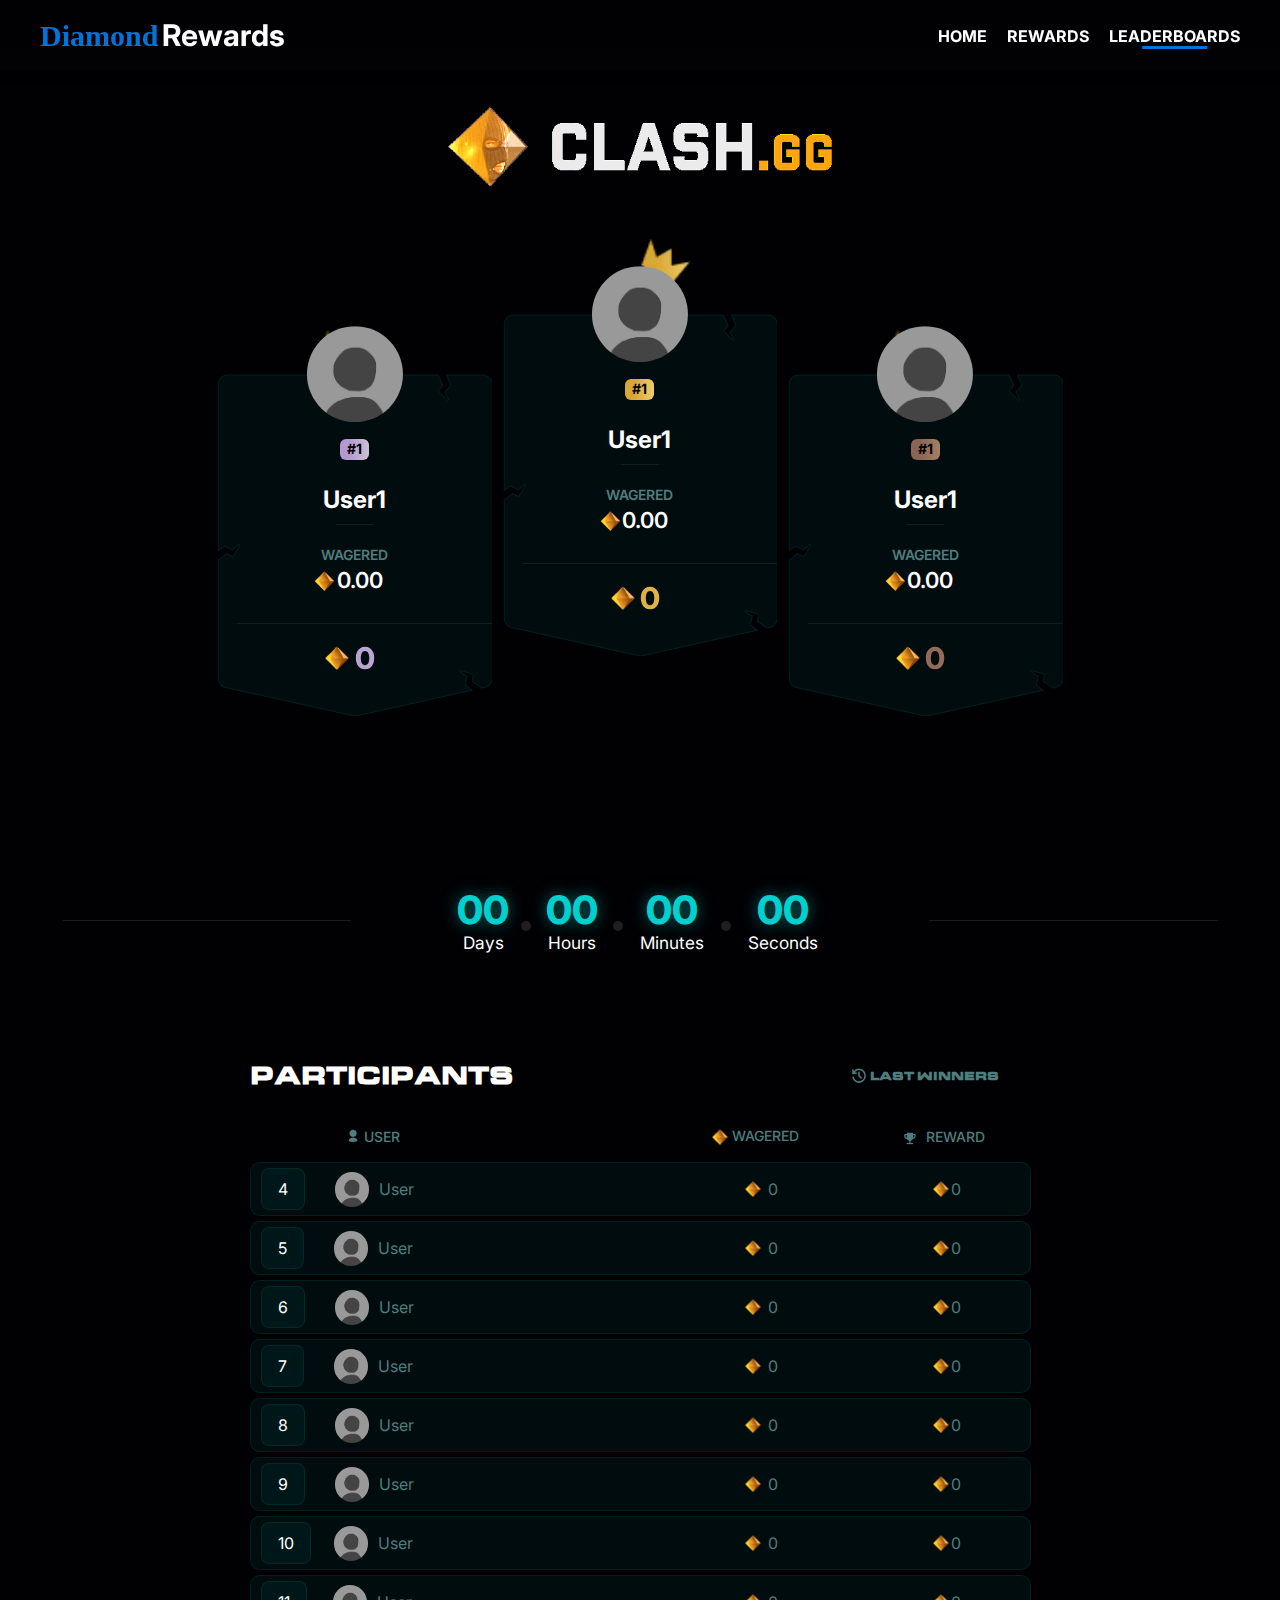
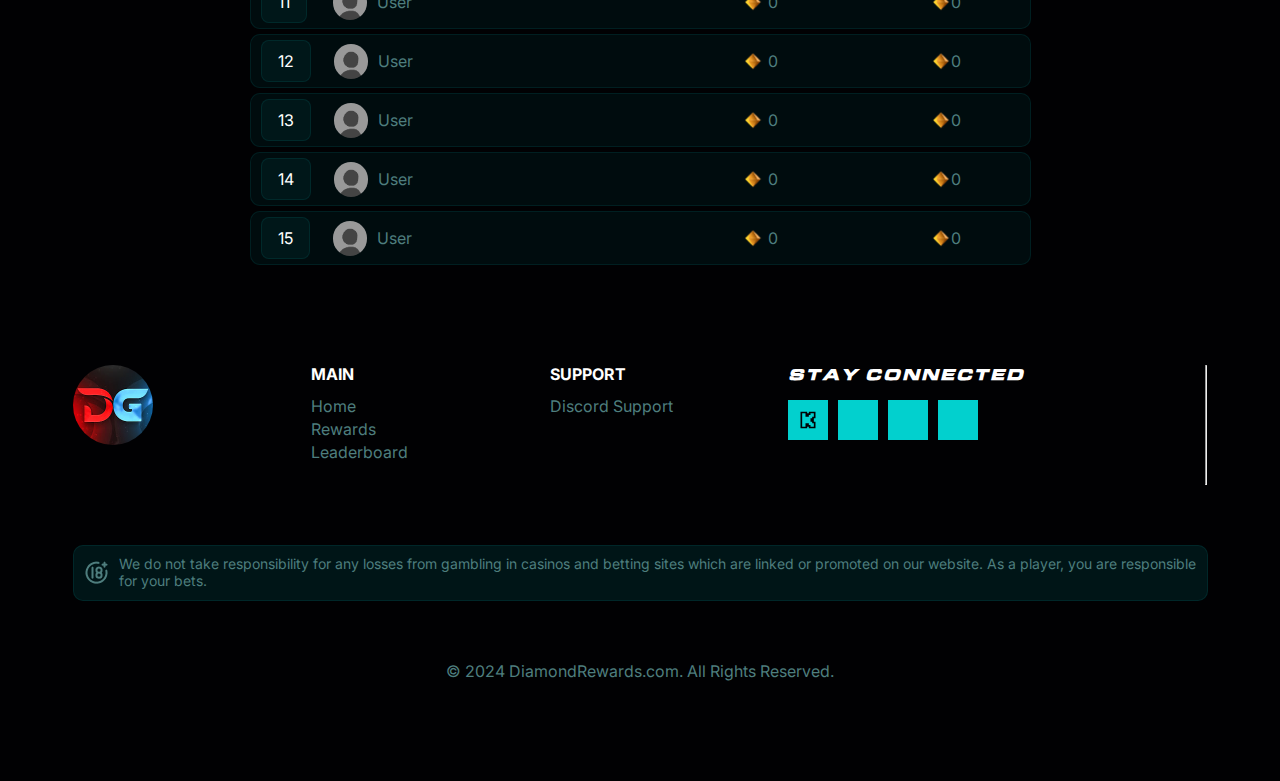
==== commit ce48ad60: "Add files via upload" ====
--- a/leaderboard.html
+++ b/leaderboard.html
@@ -27,7 +27,7 @@
             <a href="index.html"><span class="logo-text"><span class="diamond">Diamond</span> <span class="rewards">Rewards</span></span></a>
         </div>
         <div class="nav-links">
-            <a href="/" class="nav-link">HOME</a>
+            <a href="index.html" class="nav-link">HOME</a>
             <a href="index.html#rewards" class="nav-link">REWARDS</a>
             <a href="leaderboard.html" class="nav-link active">LEADERBOARDS</a>
         </div>
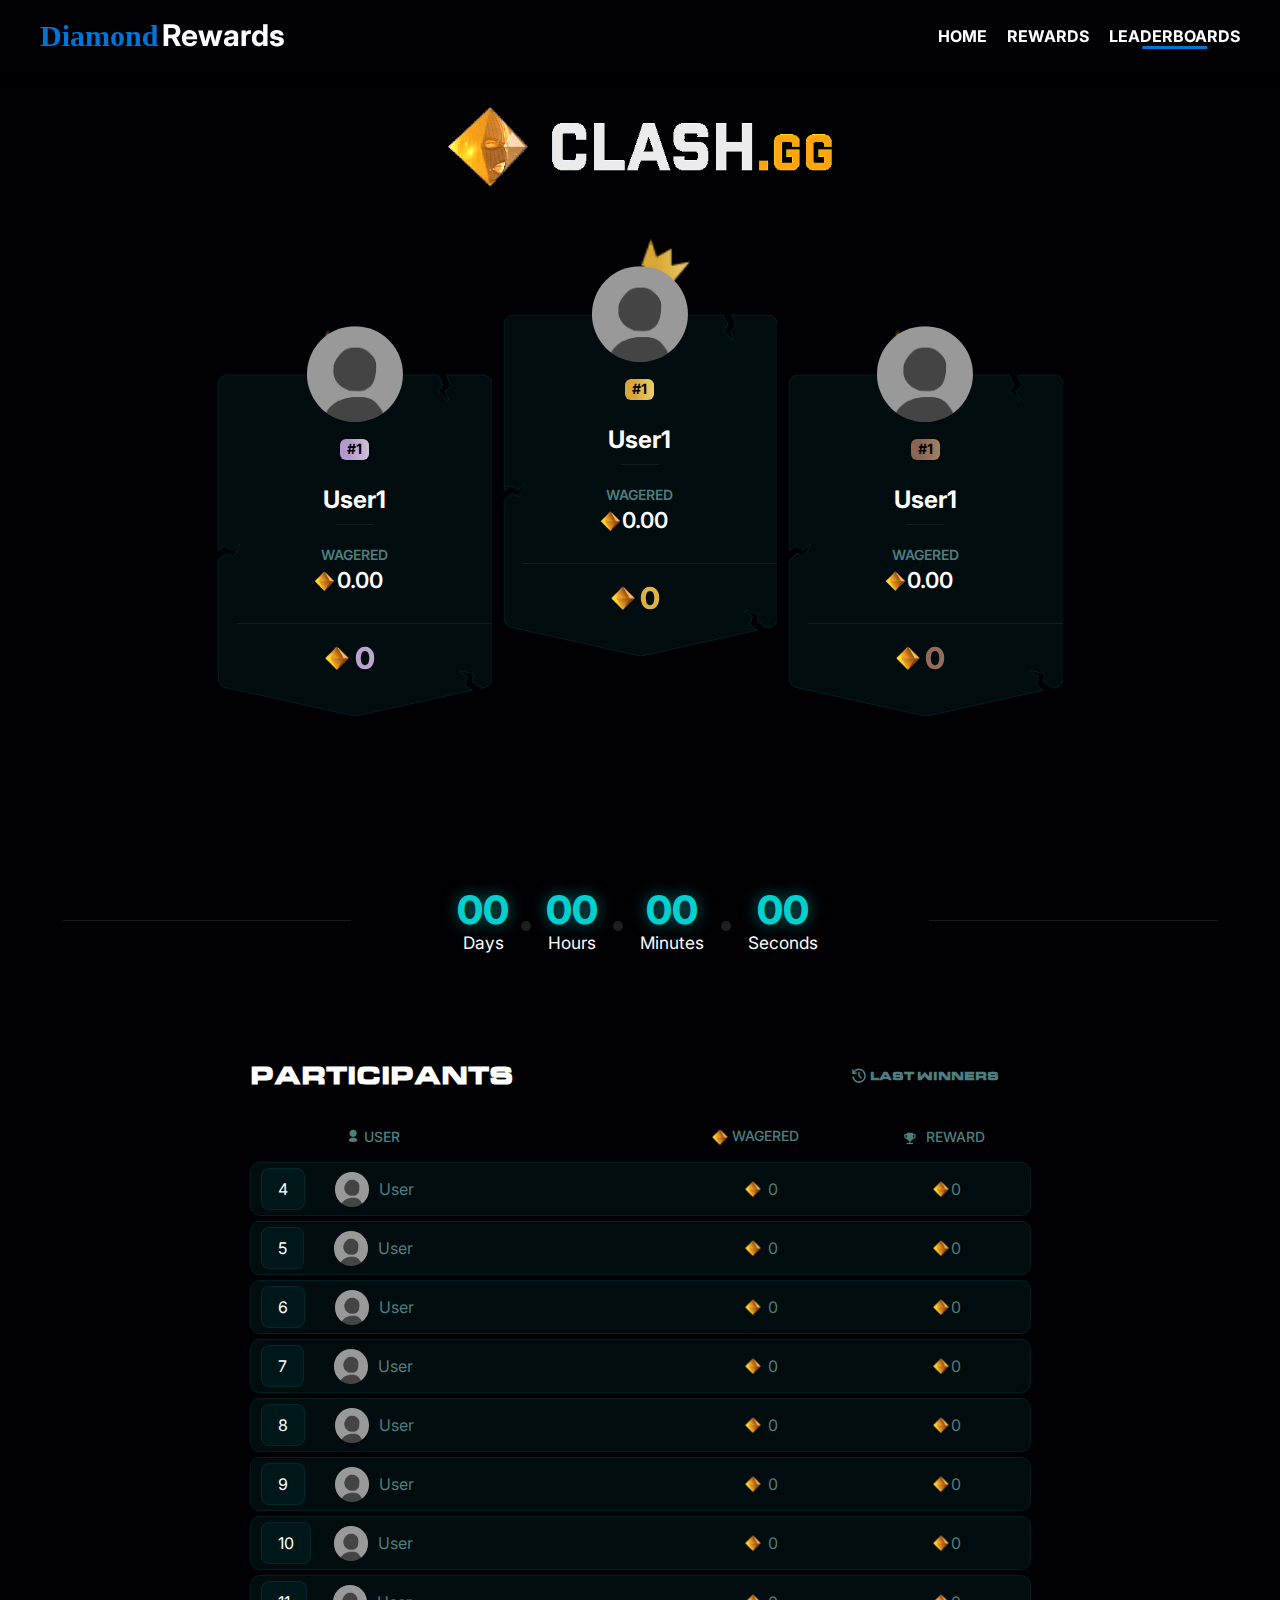
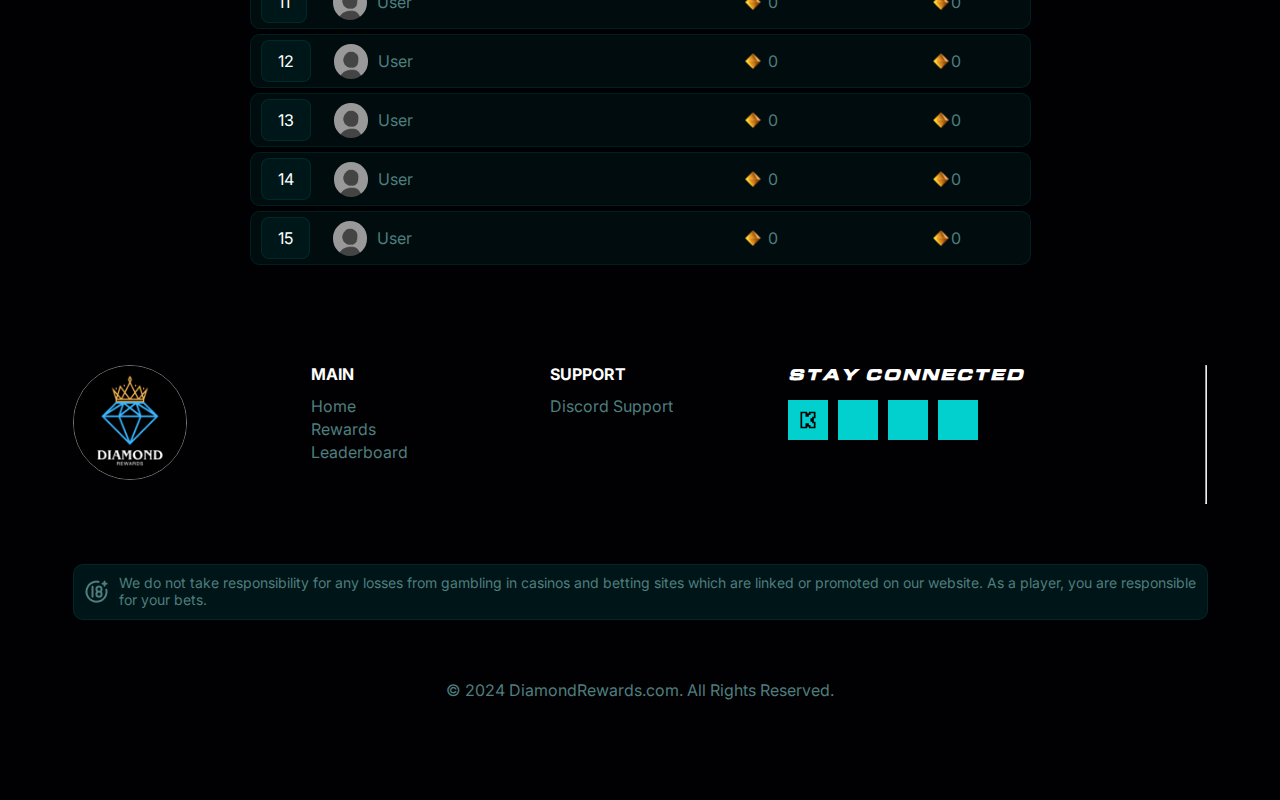
==== commit 45d17cd6: "Add files via upload" ====
--- a/leaderboard.html
+++ b/leaderboard.html
@@ -425,8 +425,8 @@
                 <div class="row d-flex">
                     <div class="col-1">
                         <div class="logo">
-                            <a href="/">
-                                <img src="assets/images/logo.png" class="img-fluid-2" style="max-width: 50%; border-radius: 100px;">
+                            <a href="index.html">
+                                <img src="assets/images/Rewards.png" class="img-fluid-2" style="max-width: 50%; border-radius: 100px; border: 1px solid rgb(116, 113, 113);">
                             </a>
                         </div>
                     </div>
